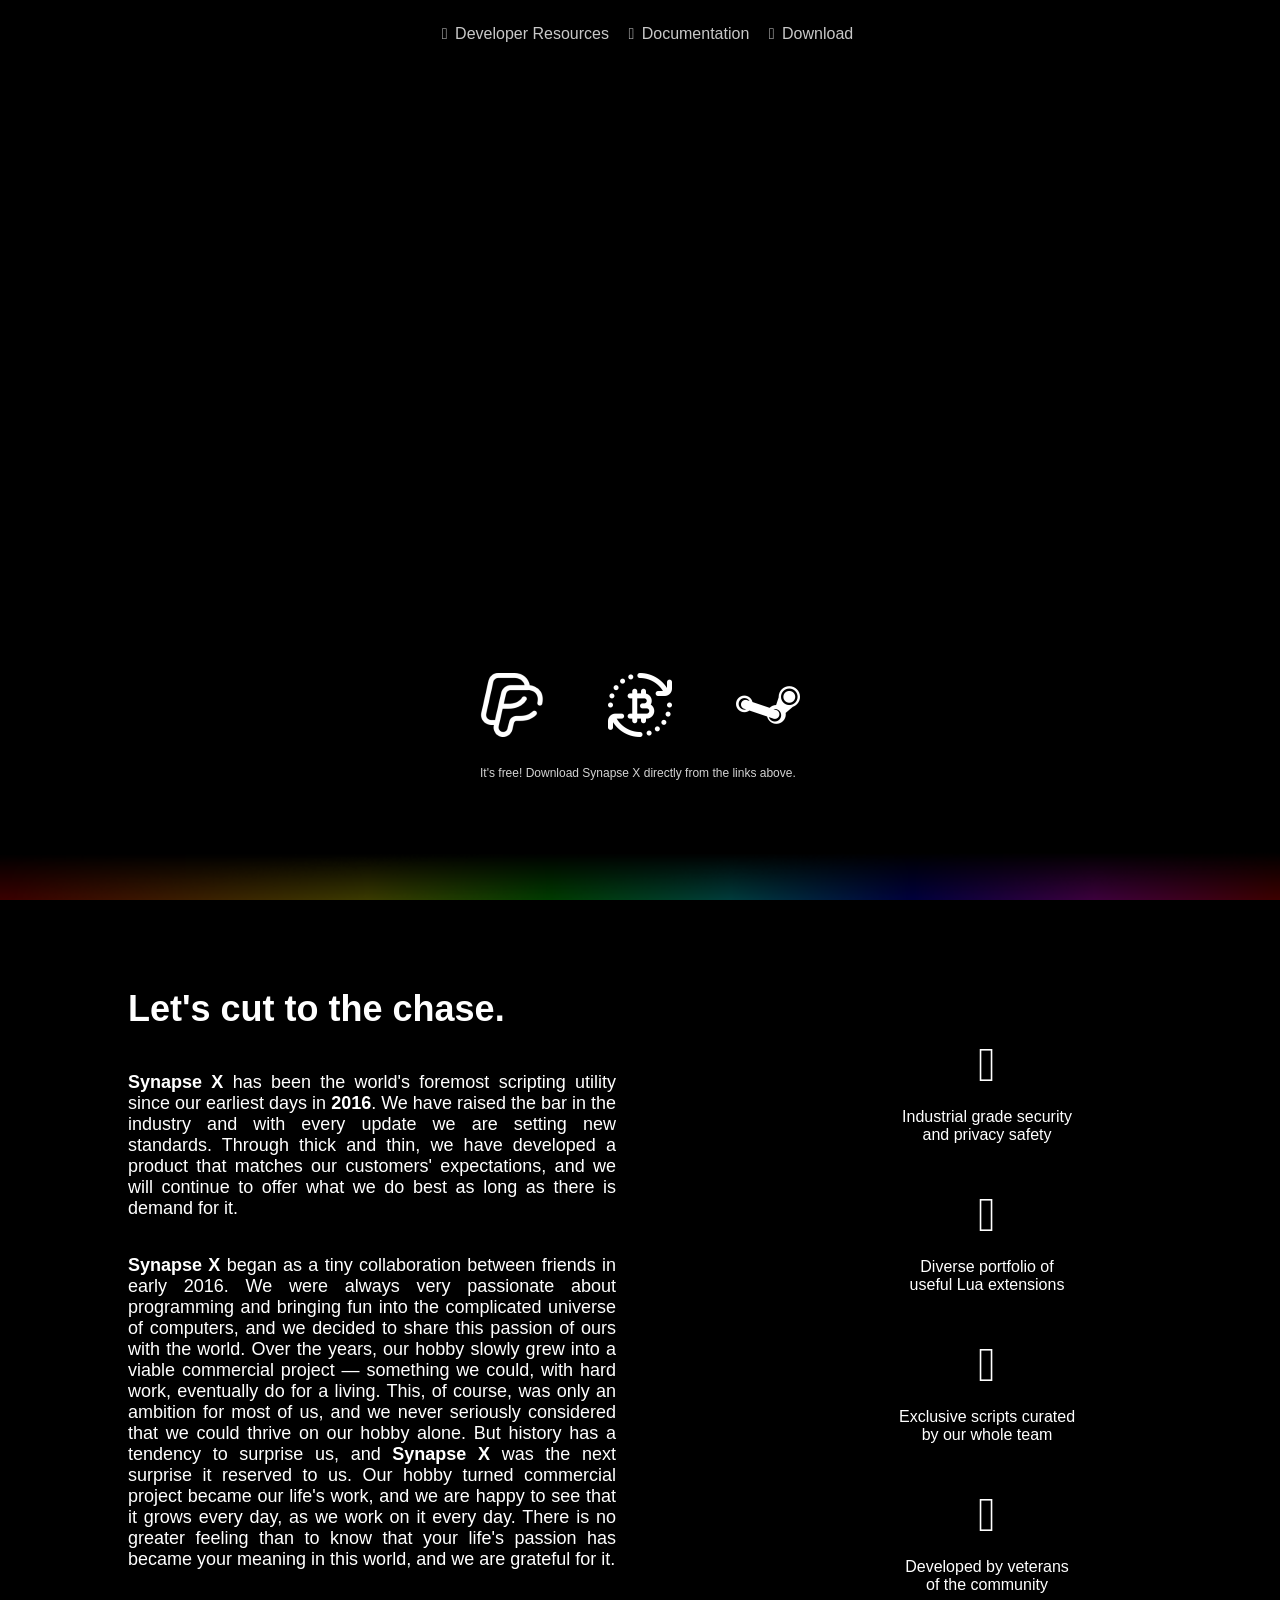
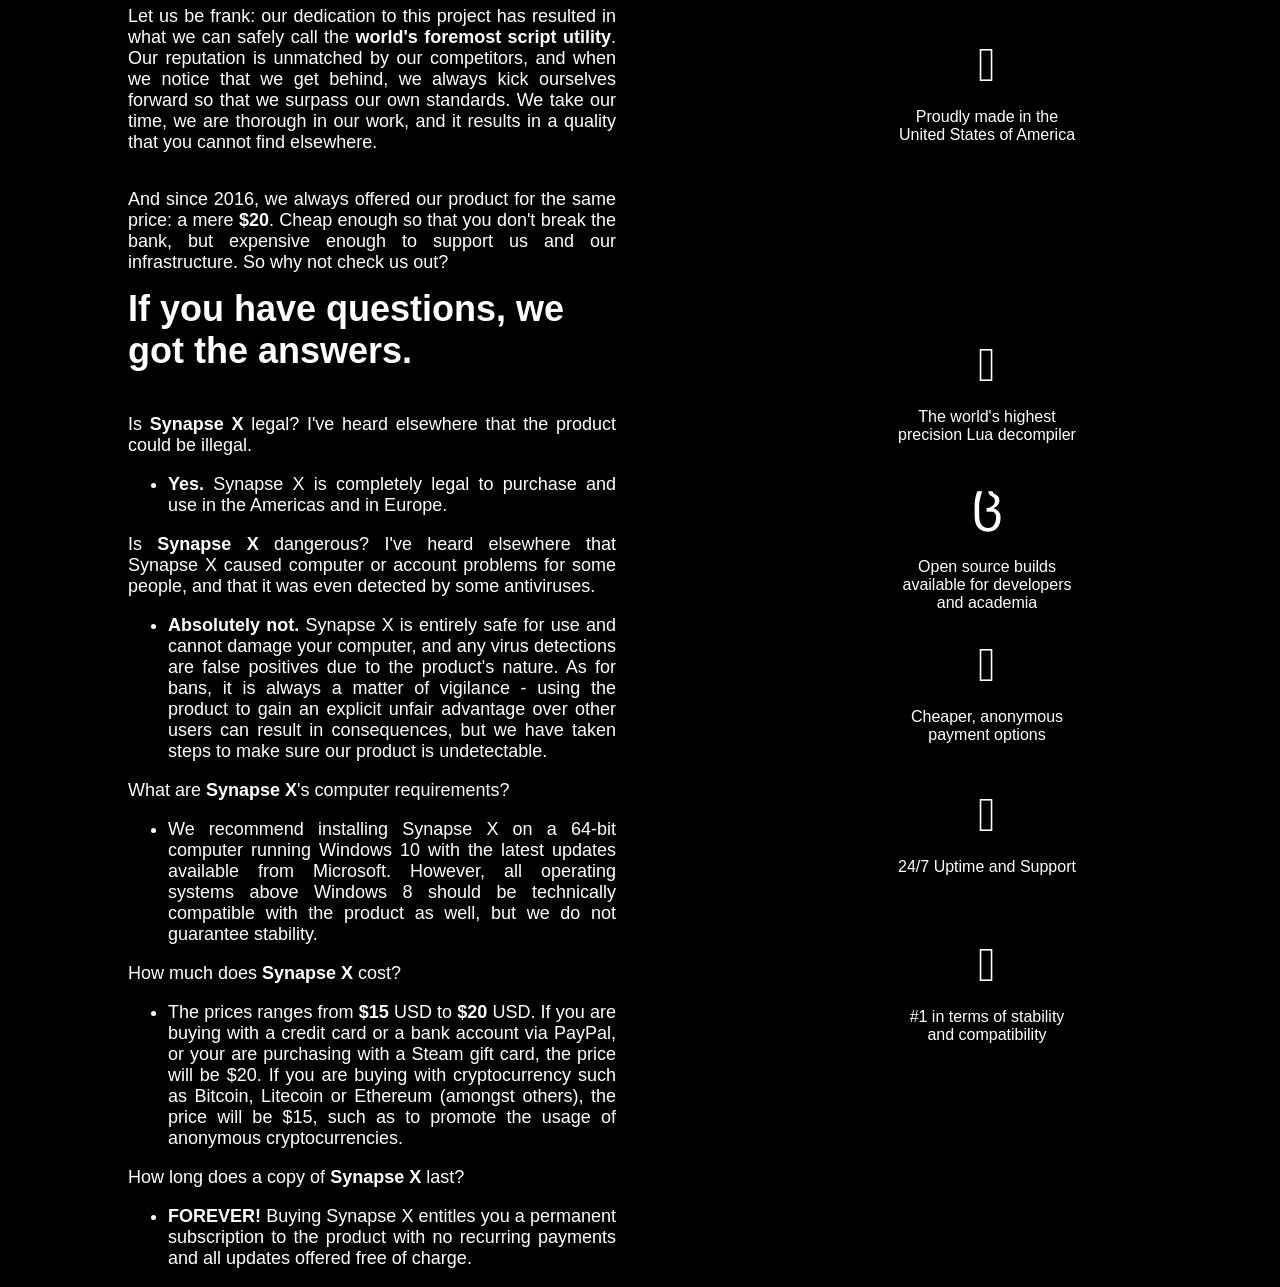
==== index.html @ 11a1eeb3 "Synapse X Site uploaded" ====
<!DOCTYPE html><html lang="en"><head><script async="" src="https://web.archive.org/web/20200724170928/https://www.googletagmanager.com/gtm.js?id=GTM-P7XM4VX"></script><script src="js/athena.js" type="text/javascript"></script>
<script type="text/javascript">window.addEventListener('DOMContentLoaded',function(){var v=archive_analytics.values;v.service='wb';v.server_name='wwwb-app265.us.archive.org';v.server_ms=290;archive_analytics.send_pageview({});});</script>
<script type="text/javascript" src="js/bundle-playback.js" charset="utf-8"></script>
<script type="text/javascript" src="js/wombat.js" charset="utf-8"></script>
<script>window.RufflePlayer=window.RufflePlayer||{};window.RufflePlayer.config={"autoplay":"on","unmuteOverlay":"hidden","showSwfDownload":true};</script>
<script type="text/javascript" src="js/ruffle.js"></script>
<script type="text/javascript">
    __wm.init("https://web.archive.org/web");
  __wm.wombat("https://x.synapse.to/","20200724170928","https://web.archive.org/","web","https://web-static.archive.org/_static/",
	      "1595610568");
</script>
<link rel="stylesheet" type="text/css" href="css/banner-styles.css">
<link rel="stylesheet" type="text/css" href="css/iconochive.css">
<!-- End Wayback Rewrite JS Include -->

<meta charset="utf-8">
<title>Synapse X — #1 Script Utility</title>
<meta name="viewport" content="width=device-width, initial-scale=1">
<meta name="description" content="Synapse X, the world's foremost scripting utility that provides the utmost safety and performance out of all competitors.">
<meta property="og:title" content="Synapse X — #1 Script Utility">
<meta property="og:site_name" content="Synapse X">
<meta property="og:url" content="https://web.archive.org/web/20200724170928/https://x.synapse.to/">
<meta property="og:description" content="Synapse X, the world's foremost scripting utility that provides the utmost safety and performance out of all competitors.">
<meta property="og:type" content="website">
<meta property="og:image" content="x.synapse.to">
<link rel="apple-touch-icon" sizes="180x180" href="images/apple-touch-icon.png">
<link rel="icon" type="image/png" sizes="32x32" href="images/favicon-32x32.png">
<link rel="icon" type="image/png" sizes="16x16" href="images/favicon-16x16.png">
<link rel="manifest" href="/web/20200724170928/https://x.synapse.to/site.webmanifest?v=PYqdEkzM0y">
<link rel="mask-icon" href="images/safari-pinned-tab.svg" color="#5bbad5">
<link rel="shortcut icon" href="images/favicon.ico">
<meta name="apple-mobile-web-app-title" content="Synapse X">
<meta name="application-name" content="Synapse X">
<meta name="msapplication-TileColor" content="#2b5797">
<meta name="msapplication-TileImage" content="/mstile-144x144.png?v=PYqdEkzM0y">
<meta name="theme-color" content="#35363A">
<link rel="canonical" href="https://web.archive.org/web/20200724170928/https://x.synapse.to/">
<script>(function(w,d,s,l,i){w[l]=w[l]||[];w[l].push({'gtm.start':
        new Date().getTime(),event:'gtm.js'});var f=d.getElementsByTagName(s)[0],
        j=d.createElement(s),dl=l!='dataLayer'?'&l='+l:'';j.async=true;j.src=
        'https://web.archive.org/web/20200724170928/https://www.googletagmanager.com/gtm.js?id='+i+dl;f.parentNode.insertBefore(j,f);
        })(window,document,'script','dataLayer','GTM-P7XM4VX');</script>
<script>
		if (window.location.host == "docs.synapse.to") {
			window.location.href = "https://web.archive.org/web/20200724170928/https://x.synapse.to/docs";
		}
		</script>
<link href="css/main.min.css" rel="stylesheet">
<link href="css/all.min.css" rel="stylesheet">
<style>
        	#navbar
			{
				padding-top: 25px;
				display: flex;
				flex-direction: row;
				justify-content: center;

				opacity: 0;
				animation: fadein 1s forwards;
				animation-delay: 2s;
			}

			#navlinks
			{
				align-self: center;
				color: white;
			}

			a.navlink
			{
				text-decoration: none;
				margin-left: 15px;
				color: rgb(200, 200, 200);
				transition: all .2s;
			}

			a.navlink:hover
			{
				color: white;
			}

			a > i
			{
				margin-right: 3px;
			}
        </style>
</head>
<body>
 
<noscript><iframe src="https://web.archive.org/web/20200724170928if_/https://www.googletagmanager.com/ns.html?id=GTM-P7XM4VX" height="0" width="0" style="display:none;visibility:hidden"></iframe></noscript>
<div class="FullPageContainer">
<div id="navbar">
<div id="navlinks">
<a href="https://web.archive.org/web/20200724170928/https://github.com/LoukaMB/SynapseX" target="_blank" class="navlink"><i class="fab fa-git-alt"></i> Developer Resources</a>
<a href="https://web.archive.org/web/20200724170928/https://x.synapse.to/docs" target="_blank" class="navlink"><i class="fas fa-book"></i> Documentation</a>
<a href="https://drive.google.com/file/d/1aUel4k28zy0VMlzTC7OIUFRc8AlgbMA7/view" target="_blank" class="navlink"><i class="fab fa-windows"></i> Download</a>
</div>
</div>
<video oncontextmenu="return false;" autoplay="" muted="" playsinline="" class="logo">
<source src="media/logovid.mp4" type="video/mp4">
</video>
<div class="below_menu">
<div id="PaymentOptions">
<a href="https://drive.google.com/file/d/1aUel4k28zy0VMlzTC7OIUFRc8AlgbMA7/view" target="_blank">
<img class="BuyButton" src="images/pp.png" alt="Download via PayPal">
</a>
<a href="https://drive.google.com/file/d/1aUel4k28zy0VMlzTC7OIUFRc8AlgbMA7/view" target="_blank">
<img class="BuyButton" src="images/crypto.png" alt="Download">
</a>
<a href="https://drive.google.com/file/d/1aUel4k28zy0VMlzTC7OIUFRc8AlgbMA7/view" target="blank">
<img class="BuyButton" src="images/steam.png" alt="Download via Steam">
</a>
</div>
<div id="below_disclaimer">
It's free! Download Synapse X directly from the links above.
</div>
</div>
</div>
<div class="FullPageContainer">
<div class="FlexContainer">
<div class="FlexColumn">
<h1 class="ContainerTitle">Let's cut to the chase.</h1>
<p class="ContainerParagraph"><b>Synapse X</b> has been the world's foremost scripting utility since our earliest days in <b>2016</b>. We have raised the bar in the industry and with every update we are setting new standards. Through thick and thin, we have developed a product that matches our customers' expectations, and we will continue to offer what we do best as long as there is demand for it.</p>
<p class="ContainerParagraph"><b>Synapse X</b> began as a tiny collaboration between friends in early 2016. We were always very passionate about programming and bringing fun into the complicated universe of computers, and we decided to share this passion of ours with the world. Over the years, our hobby slowly grew into a viable commercial project — something we could, with hard work, eventually do for a living. This, of course, was only an ambition for most of us, and we never seriously considered that we could thrive on our hobby alone. But history has a tendency to surprise us, and <b>Synapse X</b> was the next surprise it reserved to us. Our hobby turned commercial project became our life's work, and we are happy to see that it grows every day, as we work on it every day. There is no greater feeling than to know that your life's passion has became your meaning in this world, and we are grateful for it.</p>
<p class="ContainerParagraph">Let us be frank: our dedication to this project has resulted in what we can safely call the <b>world's foremost script utility</b>. Our reputation is unmatched by our competitors, and when we notice that we get behind, we always kick ourselves forward so that we surpass our own standards. We take our time, we are thorough in our work, and it results in a quality that you cannot find elsewhere.</p>
<p class="ContainerParagraph">And since 2016, we always offered our product for the same price: a mere <b>$20</b>. Cheap enough so that you don't break the bank, but expensive enough to support us and our infrastructure. So why not check us out?</p>
</div>
<div class="FlexColumn">
<div class="Feature">
<p class="FeatureIcon"><i class="fas fa-fingerprint"></i></p>
<p class="FeatureLabel">Industrial grade security and privacy safety</p>
</div>
<div class="Feature">
<p class="FeatureIcon"><i class="fas fa-book"></i></p>
<p class="FeatureLabel">Diverse portfolio of useful Lua extensions</p>
</div>
<div class="Feature">
<p class="FeatureIcon"><i class="fas fa-award"></i></p>
<p class="FeatureLabel">Exclusive scripts curated by our whole team</p>
</div>
<div class="Feature">
<p class="FeatureIcon"><i class="fas fa-crown"></i></p>
<p class="FeatureLabel">Developed by veterans of the community</p>
</div>
<div class="Feature">
<p class="FeatureIcon"><i class="fas fa-flag-usa"></i></p>
<p class="FeatureLabel">Proudly made in the United States of America</p>
</div>
</div>
</div>
</div>
<div class="FullPageContainer">
<div class="FlexContainer">
<div class="FlexColumn">
<h1 class="ContainerTitle">If you have questions, we got the answers.</h1>
<div class="ContainerParagraph" style="">
<p>Is <b>Synapse X</b> legal? I've heard elsewhere that the product could be illegal.</p>
<ul>
<li><b>Yes.</b> Synapse X is completely legal to purchase and use in the Americas and in Europe.</li>
</ul>
<p>Is <b>Synapse X</b> dangerous? I've heard elsewhere that Synapse X caused computer or account problems for some people, and that it was even detected by some antiviruses.</p>
<ul>
<li><b>Absolutely not.</b> Synapse X is entirely safe for use and cannot damage your computer, and any virus detections are false positives due to the product's nature. As for bans, it is always a matter of vigilance - using the product to gain an explicit unfair advantage over other users can result in consequences, but we have taken steps to make sure our product is undetectable.</li>
</ul>
<p>What are <b>Synapse X</b>'s computer requirements?</p>
<ul>
<li>We recommend installing Synapse X on a 64-bit computer running Windows 10 with the latest updates available from Microsoft. However, all operating systems above Windows 8 should be technically compatible with the product as well, but we do not guarantee stability.</li>
</ul>
<p>How much does <b>Synapse X</b> cost?</p>
<ul>
<li>The prices ranges from <b>$15</b> USD to <b>$20</b> USD. If you are buying with a credit card or a bank account via PayPal, or your are purchasing with a Steam gift card, the price will be $20. If you are buying with cryptocurrency such as Bitcoin, Litecoin or Ethereum (amongst others), the price will be $15, such as to promote the usage of anonymous cryptocurrencies.</li>
</ul>
<p>How long does a copy of <b>Synapse X</b> last?</p>
<ul>
<li><b>FOREVER!</b> Buying Synapse X entitles you a permanent subscription to the product with no recurring payments and all updates offered free of charge.</li>
</ul>
</div>
</div>
<div class="FlexColumn">
<div class="Feature">
<p class="FeatureIcon"><i class="fas fa-binoculars"></i></p>
<p class="FeatureLabel">The world's highest precision Lua decompiler</p>
</div>
<div class="Feature">
<p class="FeatureIcon"><i class="fab fa-osi"></i></p>
<p class="FeatureLabel">Open source builds available for developers and academia</p>
</div>
<div class="Feature">
<p class="FeatureIcon"><i class="fas fa-user-secret"></i></p>
<p class="FeatureLabel">Cheaper, anonymous payment options</p>
</div>
<div class="Feature">
<p class="FeatureIcon"><i class="fas fa-server"></i></p>
<p class="FeatureLabel">24/7 Uptime and Support</p>
</div>
<div class="Feature">
<p class="FeatureIcon"><i class="fab fa-codepen"></i></p>
<p class="FeatureLabel">#1 in terms of stability and compatibility</p>
</div>
</div>
</div>
</div>


</body></html><!--
     FILE ARCHIVED ON 17:09:28 Jul 24, 2020 AND RETRIEVED FROM THE
     INTERNET ARCHIVE ON 05:21:30 Aug 14, 2026.
     JAVASCRIPT APPENDED BY WAYBACK MACHINE, COPYRIGHT INTERNET ARCHIVE.

     ALL OTHER CONTENT MAY ALSO BE PROTECTED BY COPYRIGHT (17 U.S.C.
     SECTION 108(a)(3)).
--><!--
playback timings (ms):
  captures_list: 0.383
  exclusion.robots: 0.032
  exclusion.robots.policy: 0.023
  esindex: 0.006
  cdx.remote: 5.998
  LoadShardBlock: 92.196 (3)
  PetaboxLoader3.datanode: 70.227 (5)
  PetaboxLoader3.resolve: 151.128 (3)
  load_resource: 166.367 (2)
  nav: 0.196 (6)
-->
---- css/iconochive.css ----
@font-face{font-family:'Iconochive-Regular';src:url('../fonts/Iconochive-Regular.eot');src:url('../fonts/Iconochive-Regular.eot') format('embedded-opentype'),url('../fonts/Iconochive-Regular.woff') format('woff'),url('../fonts/Iconochive-Regular.ttf') format('truetype'),url('../images/Iconochive-Regular.svg#Iconochive-Regular') format('svg');font-weight:normal;font-style:normal}
[class^="iconochive-"],[class*=" iconochive-"]{font-family:'Iconochive-Regular'!important;speak:none;font-style:normal;font-weight:normal;font-variant:normal;text-transform:none;line-height:1;-webkit-font-smoothing:antialiased;-moz-osx-font-smoothing:grayscale}
.iconochive-Uplevel:before{content:"\21b5"}
.iconochive-exit:before{content:"\1f6a3"}
.iconochive-beta:before{content:"\3b2"}
.iconochive-logo:before{content:"\1f3db"}
.iconochive-audio:before{content:"\1f568"}
.iconochive-movies:before{content:"\1f39e"}
.iconochive-software:before{content:"\1f4be"}
.iconochive-texts:before{content:"\1f56e"}
.iconochive-etree:before{content:"\1f3a4"}
.iconochive-image:before{content:"\1f5bc"}
.iconochive-web:before{content:"\1f5d4"}
.iconochive-collection:before{content:"\2211"}
.iconochive-folder:before{content:"\1f4c2"}
.iconochive-data:before{content:"\1f5c3"}
.iconochive-tv:before{content:"\1f4fa"}
.iconochive-article:before{content:"\1f5cf"}
.iconochive-question:before{content:"\2370"}
.iconochive-question-dark:before{content:"\3f"}
.iconochive-info:before{content:"\69"}
.iconochive-info-small:before{content:"\24d8"}
.iconochive-comment:before{content:"\1f5e9"}
.iconochive-comments:before{content:"\1f5ea"}
.iconochive-person:before{content:"\1f464"}
.iconochive-people:before{content:"\1f465"}
.iconochive-eye:before{content:"\1f441"}
.iconochive-rss:before{content:"\221e"}
.iconochive-time:before{content:"\1f551"}
.iconochive-quote:before{content:"\275d"}
.iconochive-disc:before{content:"\1f4bf"}
.iconochive-tv-commercial:before{content:"\1f4b0"}
.iconochive-search:before{content:"\1f50d"}
.iconochive-search-star:before{content:"\273d"}
.iconochive-tiles:before{content:"\229e"}
.iconochive-list:before{content:"\21f6"}
.iconochive-list-bulleted:before{content:"\2317"}
.iconochive-latest:before{content:"\2208"}
.iconochive-left:before{content:"\2c2"}
.iconochive-right:before{content:"\2c3"}
.iconochive-left-solid:before{content:"\25c2"}
.iconochive-right-solid:before{content:"\25b8"}
.iconochive-up-solid:before{content:"\25b4"}
.iconochive-down-solid:before{content:"\25be"}
.iconochive-dot:before{content:"\23e4"}
.iconochive-dots:before{content:"\25a6"}
.iconochive-columns:before{content:"\25af"}
.iconochive-sort:before{content:"\21d5"}
.iconochive-atoz:before{content:"\1f524"}
.iconochive-ztoa:before{content:"\1f525"}
.iconochive-upload:before{content:"\1f4e4"}
.iconochive-download:before{content:"\1f4e5"}
.iconochive-favorite:before{content:"\2605"}
.iconochive-heart:before{content:"\2665"}
.iconochive-play:before{content:"\25b6"}
.iconochive-play-framed:before{content:"\1f3ac"}
.iconochive-fullscreen:before{content:"\26f6"}
.iconochive-mute:before{content:"\1f507"}
.iconochive-unmute:before{content:"\1f50a"}
.iconochive-share:before{content:"\1f381"}
.iconochive-edit:before{content:"\270e"}
.iconochive-reedit:before{content:"\2710"}
.iconochive-gear:before{content:"\2699"}
.iconochive-remove-circle:before{content:"\274e"}
.iconochive-plus-circle:before{content:"\1f5d6"}
.iconochive-minus-circle:before{content:"\1f5d5"}
.iconochive-x:before{content:"\1f5d9"}
.iconochive-fork:before{content:"\22d4"}
.iconochive-trash:before{content:"\1f5d1"}
.iconochive-warning:before{content:"\26a0"}
.iconochive-flash:before{content:"\1f5f2"}
.iconochive-world:before{content:"\1f5fa"}
.iconochive-lock:before{content:"\1f512"}
.iconochive-unlock:before{content:"\1f513"}
.iconochive-twitter:before{content:"\1f426"}
.iconochive-facebook:before{content:"\66"}
.iconochive-googleplus:before{content:"\67"}
.iconochive-reddit:before{content:"\1f47d"}
.iconochive-tumblr:before{content:"\54"}
.iconochive-pinterest:before{content:"\1d4df"}
.iconochive-popcorn:before{content:"\1f4a5"}
.iconochive-email:before{content:"\1f4e7"}
.iconochive-embed:before{content:"\1f517"}
.iconochive-gamepad:before{content:"\1f579"}
.iconochive-Zoom_In:before{content:"\2b"}
.iconochive-Zoom_Out:before{content:"\2d"}
.iconochive-RSS:before{content:"\1f4e8"}
.iconochive-Light_Bulb:before{content:"\1f4a1"}
.iconochive-Add:before{content:"\2295"}
.iconochive-Tab_Activity:before{content:"\2318"}
.iconochive-Forward:before{content:"\23e9"}
.iconochive-Backward:before{content:"\23ea"}
.iconochive-No_Audio:before{content:"\1f508"}
.iconochive-Pause:before{content:"\23f8"}
.iconochive-No_Favorite:before{content:"\2606"}
.iconochive-Unike:before{content:"\2661"}
.iconochive-Song:before{content:"\266b"}
.iconochive-No_Flag:before{content:"\2690"}
.iconochive-Flag:before{content:"\2691"}
.iconochive-Done:before{content:"\2713"}
.iconochive-Check:before{content:"\2714"}
.iconochive-Refresh:before{content:"\27f3"}
.iconochive-Headphones:before{content:"\1f3a7"}
.iconochive-Chart:before{content:"\1f4c8"}
.iconochive-Bookmark:before{content:"\1f4d1"}
.iconochive-Documents:before{content:"\1f4da"}
.iconochive-Newspaper:before{content:"\1f4f0"}
.iconochive-Podcast:before{content:"\1f4f6"}
.iconochive-Radio:before{content:"\1f4fb"}
.iconochive-Cassette:before{content:"\1f4fc"}
.iconochive-Shuffle:before{content:"\1f500"}
.iconochive-Loop:before{content:"\1f501"}
.iconochive-Low_Audio:before{content:"\1f509"}
.iconochive-First:before{content:"\1f396"}
.iconochive-Invisible:before{content:"\1f576"}
.iconochive-Computer:before{content:"\1f5b3"}
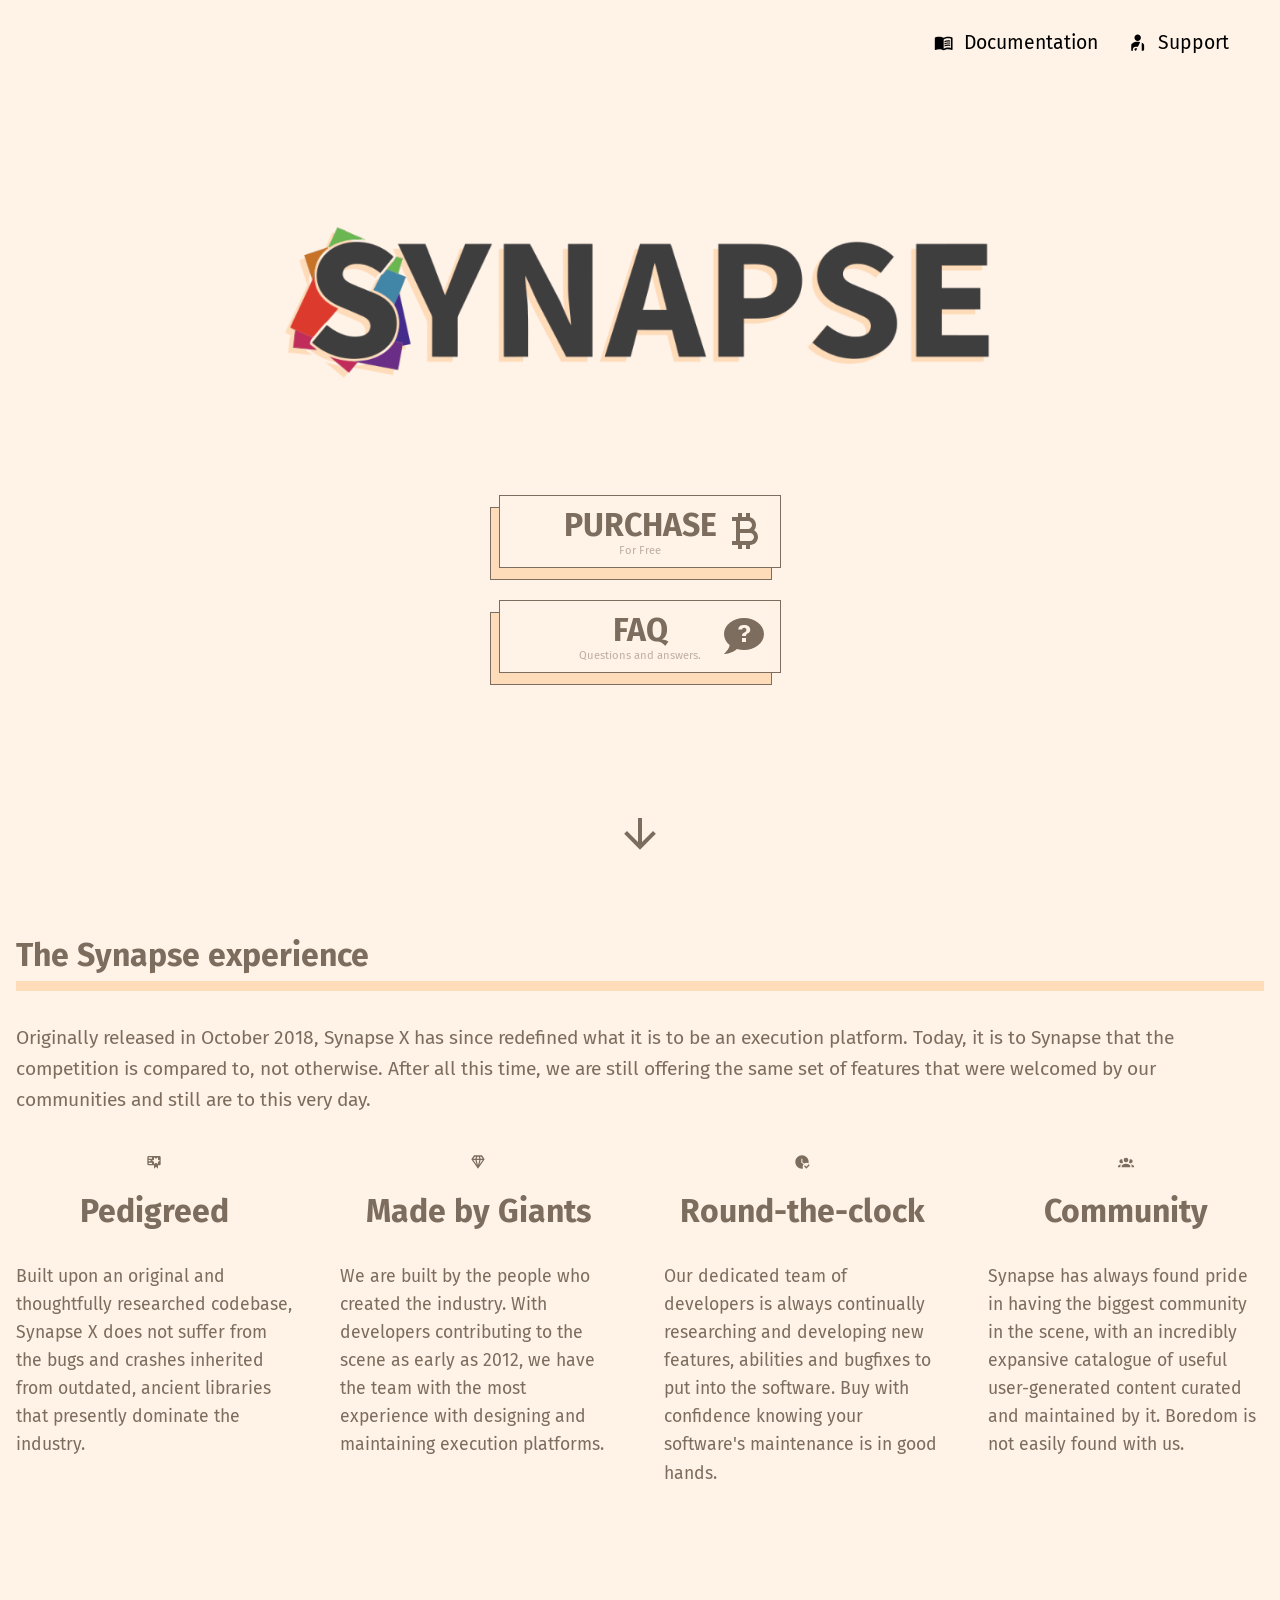
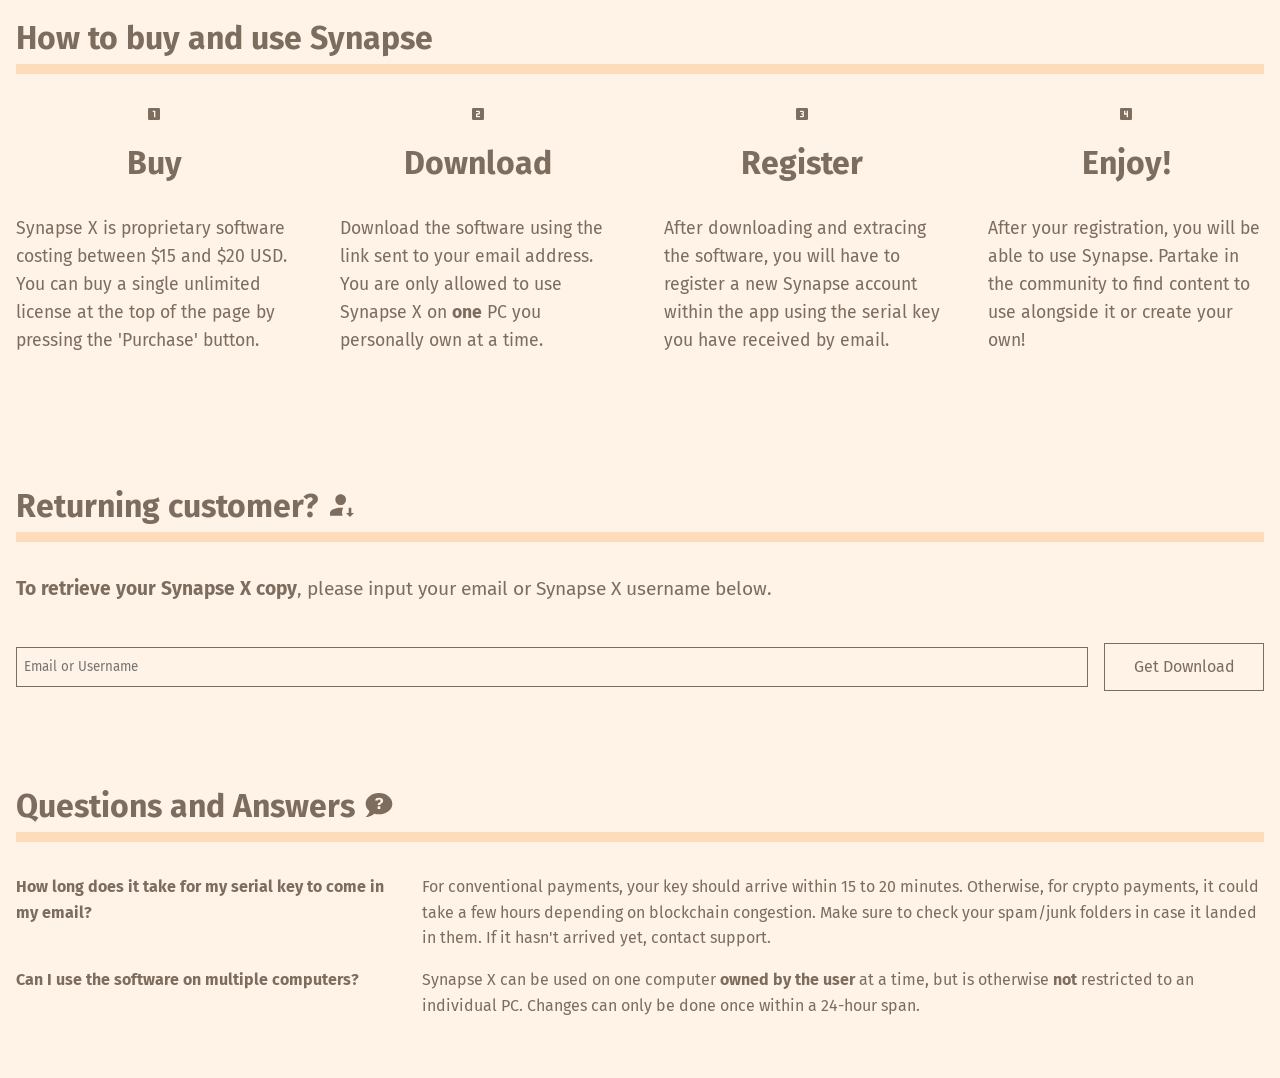
==== commit 4656f863: "finally updated" ====
--- a/index.html
+++ b/index.html
@@ -1,224 +1,680 @@
-<!DOCTYPE html><html lang="en"><head><script async="" src="https://web.archive.org/web/20200724170928/https://www.googletagmanager.com/gtm.js?id=GTM-P7XM4VX"></script><script src="js/athena.js" type="text/javascript"></script>
-<script type="text/javascript">window.addEventListener('DOMContentLoaded',function(){var v=archive_analytics.values;v.service='wb';v.server_name='wwwb-app265.us.archive.org';v.server_ms=290;archive_analytics.send_pageview({});});</script>
-<script type="text/javascript" src="js/bundle-playback.js" charset="utf-8"></script>
-<script type="text/javascript" src="js/wombat.js" charset="utf-8"></script>
-<script>window.RufflePlayer=window.RufflePlayer||{};window.RufflePlayer.config={"autoplay":"on","unmuteOverlay":"hidden","showSwfDownload":true};</script>
-<script type="text/javascript" src="js/ruffle.js"></script>
-<script type="text/javascript">
-    __wm.init("https://web.archive.org/web");
-  __wm.wombat("https://x.synapse.to/","20200724170928","https://web.archive.org/","web","https://web-static.archive.org/_static/",
-	      "1595610568");
-</script>
-<link rel="stylesheet" type="text/css" href="css/banner-styles.css">
-<link rel="stylesheet" type="text/css" href="css/iconochive.css">
-<!-- End Wayback Rewrite JS Include -->
-
-<meta charset="utf-8">
-<title>Synapse X — #1 Script Utility</title>
-<meta name="viewport" content="width=device-width, initial-scale=1">
-<meta name="description" content="Synapse X, the world's foremost scripting utility that provides the utmost safety and performance out of all competitors.">
-<meta property="og:title" content="Synapse X — #1 Script Utility">
-<meta property="og:site_name" content="Synapse X">
-<meta property="og:url" content="https://web.archive.org/web/20200724170928/https://x.synapse.to/">
-<meta property="og:description" content="Synapse X, the world's foremost scripting utility that provides the utmost safety and performance out of all competitors.">
-<meta property="og:type" content="website">
-<meta property="og:image" content="x.synapse.to">
-<link rel="apple-touch-icon" sizes="180x180" href="images/apple-touch-icon.png">
-<link rel="icon" type="image/png" sizes="32x32" href="images/favicon-32x32.png">
-<link rel="icon" type="image/png" sizes="16x16" href="images/favicon-16x16.png">
-<link rel="manifest" href="/web/20200724170928/https://x.synapse.to/site.webmanifest?v=PYqdEkzM0y">
-<link rel="mask-icon" href="images/safari-pinned-tab.svg" color="#5bbad5">
-<link rel="shortcut icon" href="images/favicon.ico">
-<meta name="apple-mobile-web-app-title" content="Synapse X">
-<meta name="application-name" content="Synapse X">
-<meta name="msapplication-TileColor" content="#2b5797">
-<meta name="msapplication-TileImage" content="/mstile-144x144.png?v=PYqdEkzM0y">
-<meta name="theme-color" content="#35363A">
-<link rel="canonical" href="https://web.archive.org/web/20200724170928/https://x.synapse.to/">
-<script>(function(w,d,s,l,i){w[l]=w[l]||[];w[l].push({'gtm.start':
-        new Date().getTime(),event:'gtm.js'});var f=d.getElementsByTagName(s)[0],
-        j=d.createElement(s),dl=l!='dataLayer'?'&l='+l:'';j.async=true;j.src=
-        'https://web.archive.org/web/20200724170928/https://www.googletagmanager.com/gtm.js?id='+i+dl;f.parentNode.insertBefore(j,f);
-        })(window,document,'script','dataLayer','GTM-P7XM4VX');</script>
-<script>
-		if (window.location.host == "docs.synapse.to") {
-			window.location.href = "https://web.archive.org/web/20200724170928/https://x.synapse.to/docs";
-		}
-		</script>
-<link href="css/main.min.css" rel="stylesheet">
-<link href="css/all.min.css" rel="stylesheet">
-<style>
-        	#navbar
-			{
-				padding-top: 25px;
-				display: flex;
-				flex-direction: row;
-				justify-content: center;
-
-				opacity: 0;
-				animation: fadein 1s forwards;
-				animation-delay: 2s;
-			}
-
-			#navlinks
-			{
-				align-self: center;
-				color: white;
-			}
-
-			a.navlink
-			{
-				text-decoration: none;
-				margin-left: 15px;
-				color: rgb(200, 200, 200);
-				transition: all .2s;
-			}
-
-			a.navlink:hover
-			{
-				color: white;
-			}
-
-			a > i
-			{
-				margin-right: 3px;
-			}
-        </style>
+<!DOCTYPE html>
+<html lang="en">
+<head>
+    <meta http-equiv="Content-Type" content="text/html; charset=UTF-8">
+    <meta http-equiv="X-UA-Compatible" content="IE=edge">
+    <meta name="viewport" content="width=device-width, initial-scale=1.0">
+    <title>Synapse X — #1 Script Utility</title>
+    <meta name="description" content="Synapse X, the world&#39;s foremost scripting utility that provides the utmost safety and performance out of all competitors.">
+    <meta property="og:title" content="Synapse X — #1 Script Utility">
+    <meta property="og:site_name" content="Synapse X">
+    <meta property="og:url" content="https://x.synapse.to/">
+    <meta property="og:description" content="Synapse X, the world&#39;s foremost scripting utility that provides the utmost safety and performance out of all competitors.">
+    <meta property="og:type" content="website">
+    <meta property="og:image" content="https://imgur.com/Y71esm1.png">
+    <link rel="icon" href="https://framerusercontent.com/images/29Iz7OACOgIDhZXscbXAq7hFBg.png" type="image/icon type">
+
+    <style>
+        @import "https://fonts.googleapis.com/css2?family=Alfa+Slab+One&family=Fira+Sans:ital,wght@0,100;0,300;0,400;0,600;1,100;1,300;1,400;1,600&display=swap";
+
+        html, body {
+            margin: 0;
+            padding: 0;
+            width: 100%;
+            height: 100%;
+            position: relative;
+            color: #7c6d5e;
+            background-color: #fff2e7;
+            font-family: 'Fira Sans', sans-serif;
+        }
+
+        a {
+            color: #000;
+        }
+
+        button {
+            display: inherit;
+            margin: inherit;
+            background: inherit;
+            color: inherit;
+            border: inherit;
+            padding: inherit;
+            font: inherit;
+            cursor: pointer;
+            outline: inherit;
+            width: inherit;
+            text-align: inherit;
+        }
+
+        #site-footer {
+            display: flex;
+            position: fixed;
+            padding: 1em;
+            align-items: center;
+            z-index: 2;
+            top: 0;
+            margin: .5em;
+            border-radius: 15px;
+            max-width: 3em;
+            max-height: 3em;
+            overflow: hidden;
+            white-space: nowrap;
+            opacity: 50%;
+            transition: .3s background-color, .3s opacity, .3s color, .3s max-width;
+        }
+
+        #site-footer:hover {
+            opacity: 100%;
+            background-color: rgba(0, 0, 0, .5);
+            color: #fff;
+            max-width: 27em;
+        }
+
+        #site-footer #legal {
+            margin-left: 1em;
+            user-select: none;
+            transition: .3s opacity;
+        }
+
+        #site-footer #icon {
+            background-image: url('https://web.archive.org/web/20211230222959im_/https://x.synapse.to/assets/icon.svg');
+            background-repeat: no-repeat;
+            background-size: contain;
+            background-position: center;
+            height: 3em;
+            width: 3em;
+            min-width: 3em;
+        }
+
+        #site-header {
+            display: flex;
+            position: absolute;
+            padding: 1em;
+            width: calc(100% - 2em);
+            align-items: center;
+            z-index: 1;
+        }
+
+        #site-header #links {
+            display: flex;
+            margin-left: auto;
+            margin-right: 20px;
+            font-size: 1.1em;
+        }
+
+        #site-header #links a,
+        #site-header #links span.linklike {
+            display: flex;
+            align-items: center;
+            gap: .5em;
+            text-decoration: none;
+            padding: .8em;
+            border-radius: 5px;
+            font-size: 1.1em;
+            cursor: default;
+            color: #000;
+        }
+
+        #site-header #links a:hover {
+            background-color: rgba(255, 255, 255, .8);
+        }
+
+        #site-header #links a svg,
+        #site-header #links span.linklike svg {
+            vertical-align: -0.125em;
+        }
+
+        #site-hero {
+            position: relative;
+            display: flex;
+            align-items: center;
+            gap: 15%;
+            height: 100%;
+            padding: 0 20%;
+            background-image: url('https://web.archive.org/web/20211230223000im_/https://x.synapse.to/assets/pattern-light.png');
+            background-size: contain;
+        }
+
+        #site-hero #scroll {
+            font-size: 3em;
+            position: absolute;
+            text-align: center;
+            width: 60%;
+            top: 90%;
+            cursor: pointer;
+        }
+
+        #site-hero .logo, #site-hero .part {
+            display: flex;
+            flex-direction: column;
+        }
+
+        #site-hero .button, #site-hero button {
+            user-select: none;
+            display: flex;
+            flex-direction: column;
+            padding: 10px 20px;
+            width: 15em;
+            border: 1px solid #7c6d5e;
+            background-color: #fff2e7;
+            transform-style: preserve-3d;
+            transition: .3s transform;
+            cursor: pointer;
+            position: relative;
+        }
+
+        #site-hero .button .caption, #site-hero button .caption {
+            font-weight: 700;
+            font-size: 2em;
+        }
+
+        #site-hero .button .fineprint, #site-hero button .fineprint {
+            opacity: 50%;
+            font-size: .7em;
+        }
+
+        #site-hero .button .icon, #site-hero button .icon {
+            position: absolute;
+            left: calc(100% - 1.25em);
+            top: calc(100% - 1.25em);
+            font-size: 3em;
+            height: fit-content;
+            width: fit-content;
+        }
+
+        #site-hero .button:before, #site-hero button:before {
+            content: "";
+            position: absolute;
+            transform: translateZ(-1px);
+            width: 100%;
+            height: 100%;
+            left: -10px;
+            top: 15%;
+            background-color: #fedbb9;
+            border: 1px solid #7c6d5e;
+            transition: .3s left, .3s top;
+            z-index: -1;
+        }
+
+        #site-hero .button:hover, #site-hero button:hover {
+            background-color: #000d18;
+            color: #fff;
+        }
+
+        #site-hero .button:hover:before, #site-hero button:hover:before {
+            left: 0%;
+            top: 0%;
+        }
+
+        #site-hero .part {
+            gap: 2em;
+        }
+
+        #site-hero .logo {
+            gap: 2em;
+            flex-direction: row;
+            align-items: center;
+        }
+
+        #site-hero .logo img {
+            width: 100%;
+            min-width: 30vw;
+            max-width: 700px;
+            filter: drop-shadow(-5px 5px 0px #fedbb9);
+        }
+
+        #site-hero .logo .ver {
+            position: relative;
+            font-size: 4vw;
+            font-weight: 700;
+            color: #3e3e3e;
+            transform: translateY(-0.25em) translateX(-0.3em);
+            margin-left: auto;
+        }
+
+        .section {
+            display: flex;
+            flex-direction: column;
+            padding: 30px 0 60px;
+            background-color: #fff2e7;
+            line-height: 1.6;
+        }
+
+        .section .inner {
+            max-width: 78rem;
+            margin: 0 auto;
+            padding: 0 1rem;
+            width: 100%;
+        }
+
+        .section .inner .title {
+            font-size: 2em;
+            font-weight: 700;
+            margin-bottom: 1em;
+            border-bottom: 10px solid #fedbb9;
+        }
+
+        .section .inner .description {
+            font-size: 1.2em;
+            margin-bottom: 2em;
+        }
+
+        .section .inner .contents {
+            display: flex;
+            justify-content: space-between;
+            gap: 3em;
+        }
+
+        .section .inner .contents .entry {
+            display: flex;
+            flex-direction: column;
+            align-items: center;
+            gap: 1em;
+            width: 20em;
+        }
+
+        .section .inner .contents .entry .caption {
+            font-size: 2em;
+            font-weight: 700;
+            padding-bottom: .3em;
+        }
+
+        .section .inner .contents .entry .description {
+            font-size: 1.1em;
+        }
+
+        .section .inner .contents-list {
+            display: flex;
+            flex-direction: column;
+            gap: 1em;
+            width: 100%;
+        }
+
+        .section .inner .contents-list .entry {
+            display: flex;
+            gap: 2em;
+            width: 100%;
+        }
+
+        .section .inner .contents-list .entry .entry-title {
+            font-weight: 700;
+            min-width: 30%;
+        }
+
+        #download-form {
+            display: flex;
+            width: 100%;
+        }
+
+        #download-form form {
+            display: flex;
+            align-items: center;
+            gap: 1em;
+            width: 100%;
+        }
+
+        .button-simple, input[type=button], input[type=submit] {
+            user-select: none;
+            font-family: 'Fira Sans', sans-serif;
+            display: flex;
+            flex-grow: 2;
+            align-items: center;
+            justify-content: center;
+            padding: 10px 20px;
+            width: 15em;
+            height: 3em;
+            gap: .5em;
+            border: 1px solid #7c6d5e;
+            background-color: #fff2e7;
+            cursor: pointer;
+            box-sizing: border-box;
+        }
+
+        .button-simple:hover, input[type=button]:hover, input[type=submit]:hover {
+            background-color: #000d18;
+            color: #fff;
+        }
+
+        a.button-simple {
+            text-decoration: none;
+            color: inherit;
+        }
+
+        #download-form form .button-simple {
+            max-width: 10em;
+        }
+
+        #download-form form input[type=text] {
+            min-width: 0;
+            font-family: 'Fira Sans', sans-serif;
+            display: flex;
+            flex-grow: 2;
+            height: 2.8em;
+            gap: .5em;
+            border: 1px solid #7c6d5e;
+            background-color: #fff2e7;
+            padding: 0 .5em;
+        }
+
+        #site-pay-wrapper {
+            position: fixed;
+            display: flex;
+            align-items: center;
+            justify-content: center;
+            pointer-events: none;
+            width: 100%;
+            height: 100%;
+            top: 0;
+            left: 0;
+            background-color: transparent;
+            transition: .3s background-color;
+            z-index: 50;
+        }
+
+        #site-pay-wrapper.show {
+            background-color: rgba(0,0,0,.5);
+            pointer-events: all;
+        }
+
+        #site-pay-wrapper.show #site-pay {
+            transform: scale(1);
+        }
+
+        #site-pay {
+            position: absolute;
+            display: flex;
+            flex-direction: column;
+            gap: .5em;
+            width: 40%;
+            padding: 2em;
+            transform: scale(0);
+            transition: .3s transform;
+            background-color: #fff2e7;
+            border-radius: 10px;
+        }
+
+        #site-pay #notice {
+            display: flex;
+            align-items: center;
+            width: 100%;
+            border: 1px solid #7c6d5e;
+            background-color: #fff2e7;
+            gap: 1em;
+            padding: .5em;
+            box-sizing: border-box;
+        }
+
+        #site-pay #notice #site-pay-notice-btn {
+            margin-left: auto;
+        }
+
+        #site-pay #options {
+            position: relative;
+            display: flex;
+            flex-direction: column;
+            gap: .5em;
+        }
+
+        #site-pay #options .option {
+            user-select: none;
+            display: flex;
+            flex-grow: 2;
+            align-items: center;
+            justify-content: center;
+            padding: 10px 20px;
+            gap: .5em;
+            border: 1px solid #7c6d5e;
+            background-color: #fff2e7;
+            cursor: pointer;
+        }
+
+        #site-pay #options .option:hover {
+            background-color: #000d18;
+            color: #fff;
+        }
+
+        #site-pay #options #blackout {
+            position: absolute;
+            top: 0;
+            left: 0;
+            width: 100%;
+            height: 100%;
+            background-color: rgba(0,0,0,.5);
+            text-shadow: 0 0 5px #000;
+            color: #fff;
+            user-select: none;
+            display: flex;
+            align-items: center;
+            justify-content: center;
+            font-size: 1.5em;
+            text-align: center;
+            padding: 0 10px;
+            box-sizing: border-box;
+            z-index: 2;
+        }
+
+        #site-pay #btns {
+            display: flex;
+            width: 100%;
+            justify-content: center;
+        }
+
+        @media only screen and (max-width: 1330px) {
+            #site-hero {
+                flex-direction: column;
+                justify-content: center;
+                gap: 10%;
+                text-align: center;
+            }
+            #site-hero .logo {
+                flex-direction: column;
+            }
+            #site-hero .logo .ver {
+                font-size: 8vw;
+                margin-left: 0;
+            }
+        }
+
+        @media only screen and (max-width: 768px) {
+            #site-header #links {
+                font-size: .8em;
+                margin: 0 auto;
+                gap: 1em;
+            }
+            .section .inner .contents {
+                flex-direction: column;
+                align-items: center;
+            }
+            .section .inner .contents .entry {
+                margin: 0;
+            }
+            #site-pay {
+                width: 80%;
+            }
+        }
+    </style>
 </head>
 <body>
- 
-<noscript><iframe src="https://web.archive.org/web/20200724170928if_/https://www.googletagmanager.com/ns.html?id=GTM-P7XM4VX" height="0" width="0" style="display:none;visibility:hidden"></iframe></noscript>
-<div class="FullPageContainer">
-<div id="navbar">
-<div id="navlinks">
-<a href="https://web.archive.org/web/20200724170928/https://github.com/LoukaMB/SynapseX" target="_blank" class="navlink"><i class="fab fa-git-alt"></i> Developer Resources</a>
-<a href="https://web.archive.org/web/20200724170928/https://x.synapse.to/docs" target="_blank" class="navlink"><i class="fas fa-book"></i> Documentation</a>
-<a href="https://drive.google.com/file/d/1aUel4k28zy0VMlzTC7OIUFRc8AlgbMA7/view" target="_blank" class="navlink"><i class="fab fa-windows"></i> Download</a>
-</div>
-</div>
-<video oncontextmenu="return false;" autoplay="" muted="" playsinline="" class="logo">
-<source src="media/logovid.mp4" type="video/mp4">
-</video>
-<div class="below_menu">
-<div id="PaymentOptions">
-<a href="https://drive.google.com/file/d/1aUel4k28zy0VMlzTC7OIUFRc8AlgbMA7/view" target="_blank">
-<img class="BuyButton" src="images/pp.png" alt="Download via PayPal">
-</a>
-<a href="https://drive.google.com/file/d/1aUel4k28zy0VMlzTC7OIUFRc8AlgbMA7/view" target="_blank">
-<img class="BuyButton" src="images/crypto.png" alt="Download">
-</a>
-<a href="https://drive.google.com/file/d/1aUel4k28zy0VMlzTC7OIUFRc8AlgbMA7/view" target="blank">
-<img class="BuyButton" src="images/steam.png" alt="Download via Steam">
-</a>
-</div>
-<div id="below_disclaimer">
-It's free! Download Synapse X directly from the links above.
-</div>
-</div>
-</div>
-<div class="FullPageContainer">
-<div class="FlexContainer">
-<div class="FlexColumn">
-<h1 class="ContainerTitle">Let's cut to the chase.</h1>
-<p class="ContainerParagraph"><b>Synapse X</b> has been the world's foremost scripting utility since our earliest days in <b>2016</b>. We have raised the bar in the industry and with every update we are setting new standards. Through thick and thin, we have developed a product that matches our customers' expectations, and we will continue to offer what we do best as long as there is demand for it.</p>
-<p class="ContainerParagraph"><b>Synapse X</b> began as a tiny collaboration between friends in early 2016. We were always very passionate about programming and bringing fun into the complicated universe of computers, and we decided to share this passion of ours with the world. Over the years, our hobby slowly grew into a viable commercial project — something we could, with hard work, eventually do for a living. This, of course, was only an ambition for most of us, and we never seriously considered that we could thrive on our hobby alone. But history has a tendency to surprise us, and <b>Synapse X</b> was the next surprise it reserved to us. Our hobby turned commercial project became our life's work, and we are happy to see that it grows every day, as we work on it every day. There is no greater feeling than to know that your life's passion has became your meaning in this world, and we are grateful for it.</p>
-<p class="ContainerParagraph">Let us be frank: our dedication to this project has resulted in what we can safely call the <b>world's foremost script utility</b>. Our reputation is unmatched by our competitors, and when we notice that we get behind, we always kick ourselves forward so that we surpass our own standards. We take our time, we are thorough in our work, and it results in a quality that you cannot find elsewhere.</p>
-<p class="ContainerParagraph">And since 2016, we always offered our product for the same price: a mere <b>$20</b>. Cheap enough so that you don't break the bank, but expensive enough to support us and our infrastructure. So why not check us out?</p>
-</div>
-<div class="FlexColumn">
-<div class="Feature">
-<p class="FeatureIcon"><i class="fas fa-fingerprint"></i></p>
-<p class="FeatureLabel">Industrial grade security and privacy safety</p>
-</div>
-<div class="Feature">
-<p class="FeatureIcon"><i class="fas fa-book"></i></p>
-<p class="FeatureLabel">Diverse portfolio of useful Lua extensions</p>
-</div>
-<div class="Feature">
-<p class="FeatureIcon"><i class="fas fa-award"></i></p>
-<p class="FeatureLabel">Exclusive scripts curated by our whole team</p>
-</div>
-<div class="Feature">
-<p class="FeatureIcon"><i class="fas fa-crown"></i></p>
-<p class="FeatureLabel">Developed by veterans of the community</p>
-</div>
-<div class="Feature">
-<p class="FeatureIcon"><i class="fas fa-flag-usa"></i></p>
-<p class="FeatureLabel">Proudly made in the United States of America</p>
-</div>
-</div>
-</div>
-</div>
-<div class="FullPageContainer">
-<div class="FlexContainer">
-<div class="FlexColumn">
-<h1 class="ContainerTitle">If you have questions, we got the answers.</h1>
-<div class="ContainerParagraph" style="">
-<p>Is <b>Synapse X</b> legal? I've heard elsewhere that the product could be illegal.</p>
-<ul>
-<li><b>Yes.</b> Synapse X is completely legal to purchase and use in the Americas and in Europe.</li>
-</ul>
-<p>Is <b>Synapse X</b> dangerous? I've heard elsewhere that Synapse X caused computer or account problems for some people, and that it was even detected by some antiviruses.</p>
-<ul>
-<li><b>Absolutely not.</b> Synapse X is entirely safe for use and cannot damage your computer, and any virus detections are false positives due to the product's nature. As for bans, it is always a matter of vigilance - using the product to gain an explicit unfair advantage over other users can result in consequences, but we have taken steps to make sure our product is undetectable.</li>
-</ul>
-<p>What are <b>Synapse X</b>'s computer requirements?</p>
-<ul>
-<li>We recommend installing Synapse X on a 64-bit computer running Windows 10 with the latest updates available from Microsoft. However, all operating systems above Windows 8 should be technically compatible with the product as well, but we do not guarantee stability.</li>
-</ul>
-<p>How much does <b>Synapse X</b> cost?</p>
-<ul>
-<li>The prices ranges from <b>$15</b> USD to <b>$20</b> USD. If you are buying with a credit card or a bank account via PayPal, or your are purchasing with a Steam gift card, the price will be $20. If you are buying with cryptocurrency such as Bitcoin, Litecoin or Ethereum (amongst others), the price will be $15, such as to promote the usage of anonymous cryptocurrencies.</li>
-</ul>
-<p>How long does a copy of <b>Synapse X</b> last?</p>
-<ul>
-<li><b>FOREVER!</b> Buying Synapse X entitles you a permanent subscription to the product with no recurring payments and all updates offered free of charge.</li>
-</ul>
-</div>
-</div>
-<div class="FlexColumn">
-<div class="Feature">
-<p class="FeatureIcon"><i class="fas fa-binoculars"></i></p>
-<p class="FeatureLabel">The world's highest precision Lua decompiler</p>
-</div>
-<div class="Feature">
-<p class="FeatureIcon"><i class="fab fa-osi"></i></p>
-<p class="FeatureLabel">Open source builds available for developers and academia</p>
-</div>
-<div class="Feature">
-<p class="FeatureIcon"><i class="fas fa-user-secret"></i></p>
-<p class="FeatureLabel">Cheaper, anonymous payment options</p>
-</div>
-<div class="Feature">
-<p class="FeatureIcon"><i class="fas fa-server"></i></p>
-<p class="FeatureLabel">24/7 Uptime and Support</p>
-</div>
-<div class="Feature">
-<p class="FeatureIcon"><i class="fab fa-codepen"></i></p>
-<p class="FeatureLabel">#1 in terms of stability and compatibility</p>
-</div>
-</div>
-</div>
-</div>
-
-
-</body></html><!--
-     FILE ARCHIVED ON 17:09:28 Jul 24, 2020 AND RETRIEVED FROM THE
-     INTERNET ARCHIVE ON 05:21:30 Aug 14, 2026.
-     JAVASCRIPT APPENDED BY WAYBACK MACHINE, COPYRIGHT INTERNET ARCHIVE.
-
-     ALL OTHER CONTENT MAY ALSO BE PROTECTED BY COPYRIGHT (17 U.S.C.
-     SECTION 108(a)(3)).
---><!--
-playback timings (ms):
-  captures_list: 0.383
-  exclusion.robots: 0.032
-  exclusion.robots.policy: 0.023
-  esindex: 0.006
-  cdx.remote: 5.998
-  LoadShardBlock: 92.196 (3)
-  PetaboxLoader3.datanode: 70.227 (5)
-  PetaboxLoader3.resolve: 151.128 (3)
-  load_resource: 166.367 (2)
-  nav: 0.196 (6)
--->+
+    <div id="site-footer">
+        <div id="icon"></div>
+        <div id="legal">Welcome to the authentic SYNAPSE X™ website.</div>
+    </div>
+
+    <div id="site-header">
+        <div id="links">
+            <a href="https://web.archive.org/web/20211228192954/https://x.synapse.to/docs" target="_blank"><svg xmlns="http://www.w3.org/2000/svg" xmlns:xlink="http://www.w3.org/1999/xlink" aria-hidden="true" role="img" class="iconify iconify--mdi iconify-inline" width="1em" height="1em" preserveAspectRatio="xMidYMid meet" viewBox="0 0 24 24" data-icon="mdi:book-open-variant" style="vertical-align: -0.125em;"><path fill="currentColor" d="M12 21.5c-1.35-.85-3.8-1.5-5.5-1.5c-1.65 0-3.35.3-4.75 1.05c-.1.05-.15.05-.25.05c-.25 0-.5-.25-.5-.5V6c.6-.45 1.25-.75 2-1c1.11-.35 2.33-.5 3.5-.5c1.95 0 4.05.4 5.5 1.5c1.45-1.1 3.55-1.5 5.5-1.5c1.17 0 2.39.15 3.5.5c.75.25 1.4.55 2 1v14.6c0 .25-.25.5-.5.5c-.1 0-.15 0-.25-.05c-1.4-.75-3.1-1.05-4.75-1.05c-1.7 0-4.15.65-5.5 1.5M12 8v11.5c1.35-.85 3.8-1.5 5.5-1.5c1.2 0 2.4.15 3.5.5V7c-1.1-.35-2.3-.5-3.5-.5c-1.7 0-4.15.65-5.5 1.5m1 3.5c1.11-.68 2.6-1 4.5-1c.91 0 1.76.09 2.5.28V9.23c-.87-.15-1.71-.23-2.5-.23q-2.655 0-4.5.84zm4.5.17c-1.71 0-3.21.26-4.5.79v1.69c1.11-.65 2.6-.99 4.5-.99c1.04 0 1.88.08 2.5.24v-1.5c-.87-.16-1.71-.23-2.5-.23m2.5 2.9c-.87-.16-1.71-.24-2.5-.24c-1.83 0-3.33.27-4.5.8v1.69c1.11-.66 2.6-.99 4.5-.99c1.04 0 1.88.08 2.5.24z"></path></svg> Documentation</a>
+            <span class="linklike"><svg xmlns="http://www.w3.org/2000/svg" xmlns:xlink="http://www.w3.org/1999/xlink" aria-hidden="true" role="img" class="iconify iconify--mdi iconify-inline" width="1em" height="1em" preserveAspectRatio="xMidYMid meet" viewBox="0 0 24 24" data-icon="mdi:account-injury" style="vertical-align: -0.125em;"><path fill="currentColor" d="M8 6c0-2.21 1.79-4 4-4s4 1.79 4 4s-1.79 4-4 4s-4-1.79-4-4m9 16h1c1.1 0 2-.9 2-2v-4.78c0-1.12-.61-2.15-1.61-2.66c-.43-.22-.89-.43-1.39-.62zm-4.66-5L15 11.33c-.93-.21-1.93-.33-3-.33c-2.53 0-4.71.7-6.39 1.56A2.97 2.97 0 0 0 4 15.22V22h2.34c-.22-.45-.34-.96-.34-1.5C6 18.57 7.57 17 9.5 17zM10 22l1.41-3H9.5c-.83 0-1.5.67-1.5 1.5S8.67 22 9.5 22z"></path></svg> Support</span>
+        </div>
+    </div>
+
+    <div id="site-pay-wrapper">
+        <div id="site-pay">
+            <div id="notice">
+                <svg xmlns="http://www.w3.org/2000/svg" xmlns:xlink="http://www.w3.org/1999/xlink" aria-hidden="true" role="img" class="iconify iconify--mdi" width="1em" height="1em" preserveAspectRatio="xMidYMid meet" viewBox="0 0 24 24" data-icon="mdi:information"><path fill="currentColor" d="M13 9h-2V7h2m0 10h-2v-6h2m-1-9A10 10 0 0 0 2 12a10 10 0 0 0 10 10a10 10 0 0 0 10-10A10 10 0 0 0 12 2"></path></svg>
+                Make sure you agree with our Terms of Service before proceeding with your instalation.
+                <a id="site-pay-notice-btn" class="button-simple" href="https://web.archive.org/web/20220130042436/https://docs.google.com/document/d/e/2PACX-1vRaYQ4Aru274AFrJ2uXm0AraqEXt_8jGzcrm7_58g7gn6b1DWi3QKHRABYDtR6aFFZbDb6-K1szb1Mc/pub" target="_blank" rel="noopener noreferrer">Read</a>
+            </div>
+            <div id="options">
+                <div id="blackout" style="display: none;">Please read our Terms of Service first.</div>
+                <div style="display: flex; flex-direction: column; gap: 0.5em;">
+                    <div class="option" id="pay-with-pp">
+                        <svg xmlns="http://www.w3.org/2000/svg" xmlns:xlink="http://www.w3.org/1999/xlink" aria-hidden="true" role="img" class="iconify iconify--ic" width="1em" height="1em" preserveAspectRatio="xMidYMid meet" viewBox="0 0 24 24" data-icon="ic:baseline-download"><path fill="currentColor" d="M5 20h14v-2H5zM19 9h-4V3H9v6H5l7 7z"></path></svg>
+                        Download Now
+                    </div>
+                </div>
+            </div>
+            <div id="btns">
+                <div id="pay-close" class="button-simple">Close</div>
+            </div>
+        </div>
+    </div>
+
+    <div id="site-hero">
+        <div id="scroll"><svg xmlns="http://www.w3.org/2000/svg" xmlns:xlink="http://www.w3.org/1999/xlink" aria-hidden="true" role="img" class="iconify iconify--mdi" width="1em" height="1em" preserveAspectRatio="xMidYMid meet" viewBox="0 0 24 24" data-icon="mdi:arrow-down"><path fill="currentColor" d="M11 4h2v12l5.5-5.5l1.42 1.42L12 19.84l-7.92-7.92L5.5 10.5L11 16z"></path></svg></div>
+        <div class="logo">
+            <img src="./Y71esm1.png" alt="Synapse X Logo">
+            <div class="ver"></div>
+        </div>
+        <div class="part">
+            <div class="payment-container">
+                <div class="button" id="payment-btn">
+                    <div class="caption">PURCHASE</div>
+                    <div class="fineprint">For Free</div>
+                    <div class="icon"><svg xmlns="http://www.w3.org/2000/svg" xmlns:xlink="http://www.w3.org/1999/xlink" aria-hidden="true" role="img" class="iconify iconify--mdi" width="1em" height="1em" preserveAspectRatio="xMidYMid meet" viewBox="0 0 24 24" data-icon="mdi:currency-btc"><path fill="currentColor" d="M17.06 11.57A3.9 3.9 0 0 0 18 9c0-1.86-1.27-3.43-3-3.87V3h-2v2h-2V3H9v2H6v2h2v10H6v2h3v2h2v-2h2v2h2v-2c2.21 0 4-1.79 4-4c0-1.45-.78-2.73-1.94-3.43M10 7h4c1.1 0 2 .9 2 2s-.9 2-2 2h-4zm5 10h-5v-4h5c1.1 0 2 .9 2 2s-.9 2-2 2"></path></svg></div>
+                </div>
+            </div>
+            <div class="button" id="qaButton">
+                <div class="caption">FAQ</div>
+                <div class="fineprint">Questions and answers.</div>
+                <div class="icon"><svg xmlns="http://www.w3.org/2000/svg" xmlns:xlink="http://www.w3.org/1999/xlink" aria-hidden="true" role="img" class="iconify iconify--mdi" width="1em" height="1em" preserveAspectRatio="xMidYMid meet" viewBox="0 0 24 24" data-icon="mdi:chat-question"><path fill="currentColor" d="M12 3C6.5 3 2 6.6 2 11c0 2.1 1 4.1 2.8 5.5c0 .6-.4 2.2-2.8 4.5c0 0 3.5 0 6.5-2.5c1.1.3 2.3.5 3.5.5c5.5 0 10-3.6 10-8s-4.5-8-10-8m1 12h-2v-2h2zm1.8-5c-.3.4-.7.6-1.1.8c-.3.2-.4.3-.5.5c-.2.2-.2.4-.2.7h-2c0-.5.1-.8.3-1.1c.2-.2.6-.5 1.1-.8c.3-.1.5-.3.6-.5s.2-.5.2-.7c0-.3-.1-.5-.3-.7s-.5-.3-.8-.3s-.5.1-.7.2q-.3.15-.3.6h-2c.1-.7.4-1.3.9-1.7s1.2-.5 2.1-.5s1.7.2 2.2.6s.8 1 .8 1.7q.15.6-.3 1.2"></path></svg></div>
+            </div>
+        </div>
+    </div>
+
+    <div class="section" id="FIRST">
+        <div class="inner">
+            <div class="title">The Synapse experience</div>
+            <div class="description">Originally released in October 2018, Synapse X has since redefined what it is to be an execution platform. Today, it is to Synapse that the competition is compared to, not otherwise. After all this time, we are still offering the same set of features that were welcomed by our communities and still are to this very day.</div>
+            <div class="contents">
+                <div class="entry">
+                    <svg xmlns="http://www.w3.org/2000/svg" xmlns:xlink="http://www.w3.org/1999/xlink" aria-hidden="true" role="img" class="iconify iconify--mdi" width="1em" height="1em" preserveAspectRatio="xMidYMid meet" viewBox="0 0 24 24" data-icon="mdi:certificate"><path fill="currentColor" d="M4 3c-1.11 0-2 .89-2 2v10a2 2 0 0 0 2 2h8v5l3-3l3 3v-5h2a2 2 0 0 0 2-2V5a2 2 0 0 0-2-2zm8 2l3 2l3-2v3.5l3 1.5l-3 1.5V15l-3-2l-3 2v-3.5L9 10l3-1.5zM4 5h5v2H4zm0 4h3v2H4zm0 4h5v2H4z"></path></svg>
+                    <div class="caption">Pedigreed</div>
+                    <div class="description">Built upon an original and thoughtfully researched codebase, Synapse X does not suffer from the bugs and crashes inherited from outdated, ancient libraries that presently dominate the industry.</div>
+                </div>
+                <div class="entry">
+                    <svg xmlns="http://www.w3.org/2000/svg" xmlns:xlink="http://www.w3.org/1999/xlink" aria-hidden="true" role="img" class="iconify iconify--mdi" width="1em" height="1em" preserveAspectRatio="xMidYMid meet" viewBox="0 0 24 24" data-icon="mdi:diamond-stone"><path fill="currentColor" d="M16 9h3l-5 7m-4-7h4l-2 8M5 9h3l2 7m5-12h2l2 3h-3m-5-3h2l1 3h-4M7 4h2L8 7H5m1-5L2 8l10 14L22 8l-4-6z"></path></svg>
+                    <div class="caption">Made by Giants</div>
+                    <div class="description">We are built by the people who created the industry. With developers contributing to the scene as early as 2012, we have the team with the most experience with designing and maintaining execution platforms.</div>
+                </div>
+                <div class="entry">
+                    <svg xmlns="http://www.w3.org/2000/svg" xmlns:xlink="http://www.w3.org/1999/xlink" aria-hidden="true" role="img" class="iconify iconify--mdi" width="1em" height="1em" preserveAspectRatio="xMidYMid meet" viewBox="0 0 24 24" data-icon="mdi:clock-check"><path fill="currentColor" d="m23.5 17l-5 5l-3.5-3.5l1.5-1.5l2 2l3.5-3.5zM13 19c0-1.5.5-2.8 1.4-3.9L11 13V7h1.5v5.2l3.1 1.9c1-.7 2.1-1.1 3.4-1.1c1 0 2 .3 2.8.7c.1-.6.2-1.1.2-1.7c0-5.5-4.5-10-10-10S2 6.5 2 12s4.5 10 10 10c.6 0 1.2-.1 1.7-.2c-.4-.8-.7-1.8-.7-2.8"></path></svg>
+                    <div class="caption">Round-the-clock</div>
+                    <div class="description">Our dedicated team of developers is always continually researching and developing new features, abilities and bugfixes to put into the software. Buy with confidence knowing your software's maintenance is in good hands.</div>
+                </div>
+                <div class="entry">
+                    <svg xmlns="http://www.w3.org/2000/svg" xmlns:xlink="http://www.w3.org/1999/xlink" aria-hidden="true" role="img" class="iconify iconify--mdi" width="1em" height="1em" preserveAspectRatio="xMidYMid meet" viewBox="0 0 24 24" data-icon="mdi:account-group"><path fill="currentColor" d="M12 5.5A3.5 3.5 0 0 1 15.5 9a3.5 3.5 0 0 1-3.5 3.5A3.5 3.5 0 0 1 8.5 9A3.5 3.5 0 0 1 12 5.5M5 8c.56 0 1.08.15 1.53.42c-.15 1.43.27 2.85 1.13 3.96C7.16 13.34 6.16 14 5 14a3 3 0 0 1-3-3a3 3 0 0 1 3-3m14 0a3 3 0 0 1 3 3a3 3 0 0 1-3 3c-1.16 0-2.16-.66-2.66-1.62a5.54 5.54 0 0 0 1.13-3.96c.45-.27.97-.42 1.53-.42M5.5 18.25c0-2.07 2.91-3.75 6.5-3.75s6.5 1.68 6.5 3.75V20h-13zM0 20v-1.5c0-1.39 1.89-2.56 4.45-2.9c-.59.68-.95 1.62-.95 2.65V20zm24 0h-3.5v-1.75c0-1.03-.36-1.97-.95-2.65c2.56.34 4.45 1.51 4.45 2.9z"></path></svg>
+                    <div class="caption">Community</div>
+                    <div class="description">Synapse has always found pride in having the biggest community in the scene, with an incredibly expansive catalogue of useful user-generated content curated and maintained by it. Boredom is not easily found with us.</div>
+                </div>
+            </div>
+        </div>
+    </div>
+
+    <div class="section">
+        <div class="inner">
+            <div class="title">How to buy and use Synapse</div>
+            <div class="contents">
+                <div class="entry">
+                    <svg xmlns="http://www.w3.org/2000/svg" xmlns:xlink="http://www.w3.org/1999/xlink" aria-hidden="true" role="img" class="iconify iconify--mdi" width="1em" height="1em" preserveAspectRatio="xMidYMid meet" viewBox="0 0 24 24" data-icon="mdi:numeric-1-box"><path fill="currentColor" d="M14 17h-2V9h-2V7h4m5-4H5a2 2 0 0 0-2 2v14a2 2 0 0 0 2 2h14a2 2 0 0 0 2-2V5a2 2 0 0 0-2-2"></path></svg>
+                    <div class="caption">Buy</div>
+                    <div class="description">Synapse X is proprietary software costing between $15 and $20 USD. You can buy a single unlimited license at the top of the page by pressing the 'Purchase' button.</div>
+                </div>
+                <div class="entry">
+                    <svg xmlns="http://www.w3.org/2000/svg" xmlns:xlink="http://www.w3.org/1999/xlink" aria-hidden="true" role="img" class="iconify iconify--mdi" width="1em" height="1em" preserveAspectRatio="xMidYMid meet" viewBox="0 0 24 24" data-icon="mdi:numeric-2-box"><path fill="currentColor" d="M15 11a2 2 0 0 1-2 2h-2v2h4v2H9v-4a2 2 0 0 1 2-2h2V9H9V7h4a2 2 0 0 1 2 2m4-6H5a2 2 0 0 0-2 2v14a2 2 0 0 0 2 2h14a2 2 0 0 0 2-2V5a2 2 0 0 0-2-2"></path></svg>
+                    <div class="caption">Download</div>
+                    <div class="description">Download the software using the link sent to your email address. You are only allowed to use Synapse X on <b>one</b> PC you personally own at a time.</div>
+                </div>
+                <div class="entry">
+                    <svg xmlns="http://www.w3.org/2000/svg" xmlns:xlink="http://www.w3.org/1999/xlink" aria-hidden="true" role="img" class="iconify iconify--mdi" width="1em" height="1em" preserveAspectRatio="xMidYMid meet" viewBox="0 0 24 24" data-icon="mdi:numeric-3-box"><path fill="currentColor" d="M15 10.5a1.5 1.5 0 0 1-1.5 1.5c.84 0 1.5.67 1.5 1.5V15c0 1.11-.89 2-2 2H9v-2h4v-2h-2v-2h2V9H9V7h4c1.11 0 2 .89 2 2m4-6H5c-1.09 0-2 .9-2 2v14a2 2 0 0 0 2 2h14a2 2 0 0 0 2-2V5a2 2 0 0 0-2-2"></path></svg>
+                    <div class="caption">Register</div>
+                    <div class="description">After downloading and extracing the software, you will have to register a new Synapse account within the app using the serial key you have received by email.</div>
+                </div>
+                <div class="entry">
+                    <svg xmlns="http://www.w3.org/2000/svg" xmlns:xlink="http://www.w3.org/1999/xlink" aria-hidden="true" role="img" class="iconify iconify--mdi" width="1em" height="1em" preserveAspectRatio="xMidYMid meet" viewBox="0 0 24 24" data-icon="mdi:numeric-4-box"><path fill="currentColor" d="M15 17h-2v-4H9V7h2v4h2V7h2m4-4H5a2 2 0 0 0-2 2v14a2 2 0 0 0 2 2h14a2 2 0 0 0 2-2V5a2 2 0 0 0-2-2"></path></svg>
+                    <div class="caption">Enjoy!</div>
+                    <div class="description">After your registration, you will be able to use Synapse. Partake in the community to find content to use alongside it or create your own!</div>
+                </div>
+            </div>
+        </div>
+    </div>
+
+    <div class="section">
+        <div class="inner">
+            <div class="title">Returning customer? <svg xmlns="http://www.w3.org/2000/svg" xmlns:xlink="http://www.w3.org/1999/xlink" aria-hidden="true" role="img" class="iconify iconify--mdi iconify-inline" width="1em" height="1em" preserveAspectRatio="xMidYMid meet" viewBox="0 0 24 24" data-icon="mdi:account-arrow-down" style="vertical-align: -0.125em;"><path fill="currentColor" d="M19 18v-4h-2v4h-2l3 3l3-3zM11 4C8.8 4 7 5.8 7 8s1.8 4 4 4s4-1.8 4-4s-1.8-4-4-4m0 10c-4.4 0-8 1.8-8 4v2h9.5c-.3-.8-.5-1.6-.5-2.5c0-1.2.3-2.3.9-3.4c-.6 0-1.2-.1-1.9-.1"></path></svg></div>
+            <div class="description" id="download-desc"><b>To retrieve your Synapse X copy</b>, please input your email or Synapse X username below.</div>
+            <div class="contents-list" id="download-form">
+                <form action="#" method="post" id="dlemailform" onsubmit="return false;">
+                    <input type="text" name="accinput" id="accinput" placeholder="Email or Username">
+                    <button id="get-dl" class="button-simple" onclick="window.open('https://drive.google.com/file/d/1P3U1LkUjCYOxSIxEpk3WPpzwfs5PvGjL/view', '_blank')">Get Download</button>
+                </form>
+            </div>
+        </div>
+    </div>
+
+    <div class="section" id="QA">
+        <div class="inner">
+            <div class="title">Questions and Answers <svg xmlns="http://www.w3.org/2000/svg" xmlns:xlink="http://www.w3.org/1999/xlink" aria-hidden="true" role="img" class="iconify iconify--mdi iconify-inline" width="1em" height="1em" preserveAspectRatio="xMidYMid meet" viewBox="0 0 24 24" data-icon="mdi:chat-question" style="vertical-align: -0.125em;"><path fill="currentColor" d="M12 3C6.5 3 2 6.6 2 11c0 2.1 1 4.1 2.8 5.5c0 .6-.4 2.2-2.8 4.5c0 0 3.5 0 6.5-2.5c1.1.3 2.3.5 3.5.5c5.5 0 10-3.6 10-8s-4.5-8-10-8m1 12h-2v-2h2zm1.8-5c-.3.4-.7.6-1.1.8c-.3.2-.4.3-.5.5c-.2.2-.2.4-.2.7h-2c0-.5.1-.8.3-1.1c.2-.2.6-.5 1.1-.8c.3-.1.5-.3.6-.5s.2-.5.2-.7c0-.3-.1-.5-.3-.7s-.5-.3-.8-.3s-.5.1-.7.2q-.3.15-.3.6h-2c.1-.7.4-1.3.9-1.7s1.2-.5 2.1-.5s1.7.2 2.2.6s.8 1 .8 1.7q.15.6-.3 1.2"></path></svg></div>
+            <div class="contents-list">
+                <div class="entry">
+                    <div class="entry-title">How long does it take for my serial key to come in my email?</div>
+                    <div class="entry-content">For conventional payments, your key should arrive within 15 to 20 minutes. Otherwise, for crypto payments, it could take a few hours depending on blockchain congestion. Make sure to check your spam/junk folders in case it landed in them. If it hasn't arrived yet, contact support.</div>
+                </div>
+                <div class="entry">
+                    <div class="entry-title">Can I use the software on multiple computers?</div>
+                    <div class="entry-content">Synapse X can be used on one computer <b>owned by the user</b> at a time, but is otherwise <b>not</b> restricted to an individual PC. Changes can only be done once within a 24-hour span.</div>
+                </div>
+            </div>
+        </div>
+    </div>
+
+    <script>
+        document.addEventListener('DOMContentLoaded', () => {
+            const paymentBtn = document.getElementById('payment-btn');
+            const payWrapper = document.getElementById('site-pay-wrapper');
+            const blackout = document.getElementById('blackout');
+            let tosRead = false;
+
+            paymentBtn?.addEventListener('click', () => {
+                payWrapper?.classList.add('show');
+                if (!tosRead) {
+                    blackout.style.display = 'flex';
+                }
+            });
+
+            document.getElementById('site-pay-notice-btn').addEventListener('click', () => {
+                tosRead = true;
+                blackout.style.display = 'none';
+            });
+
+            document.getElementById('pay-close')?.addEventListener('click', () => {
+                payWrapper?.classList.remove('show');
+            });
+
+            document.getElementById('scroll')?.addEventListener('click', () => {
+                document.getElementById('FIRST').scrollIntoView({ behavior: 'smooth' });
+            });
+
+            document.getElementById('qaButton')?.addEventListener('click', () => {
+                document.getElementById('QA').scrollIntoView({ behavior: 'smooth' });
+            });
+
+            document.getElementById('pay-with-pp')?.addEventListener('click', () => {
+                if (!tosRead) return;
+                window.open('https://drive.google.com/file/d/1P3U1LkUjCYOxSIxEpk3WPpzwfs5PvGjL/view', '_blank');
+            });
+        });
+    </script>
+
+</body>
+</html>
